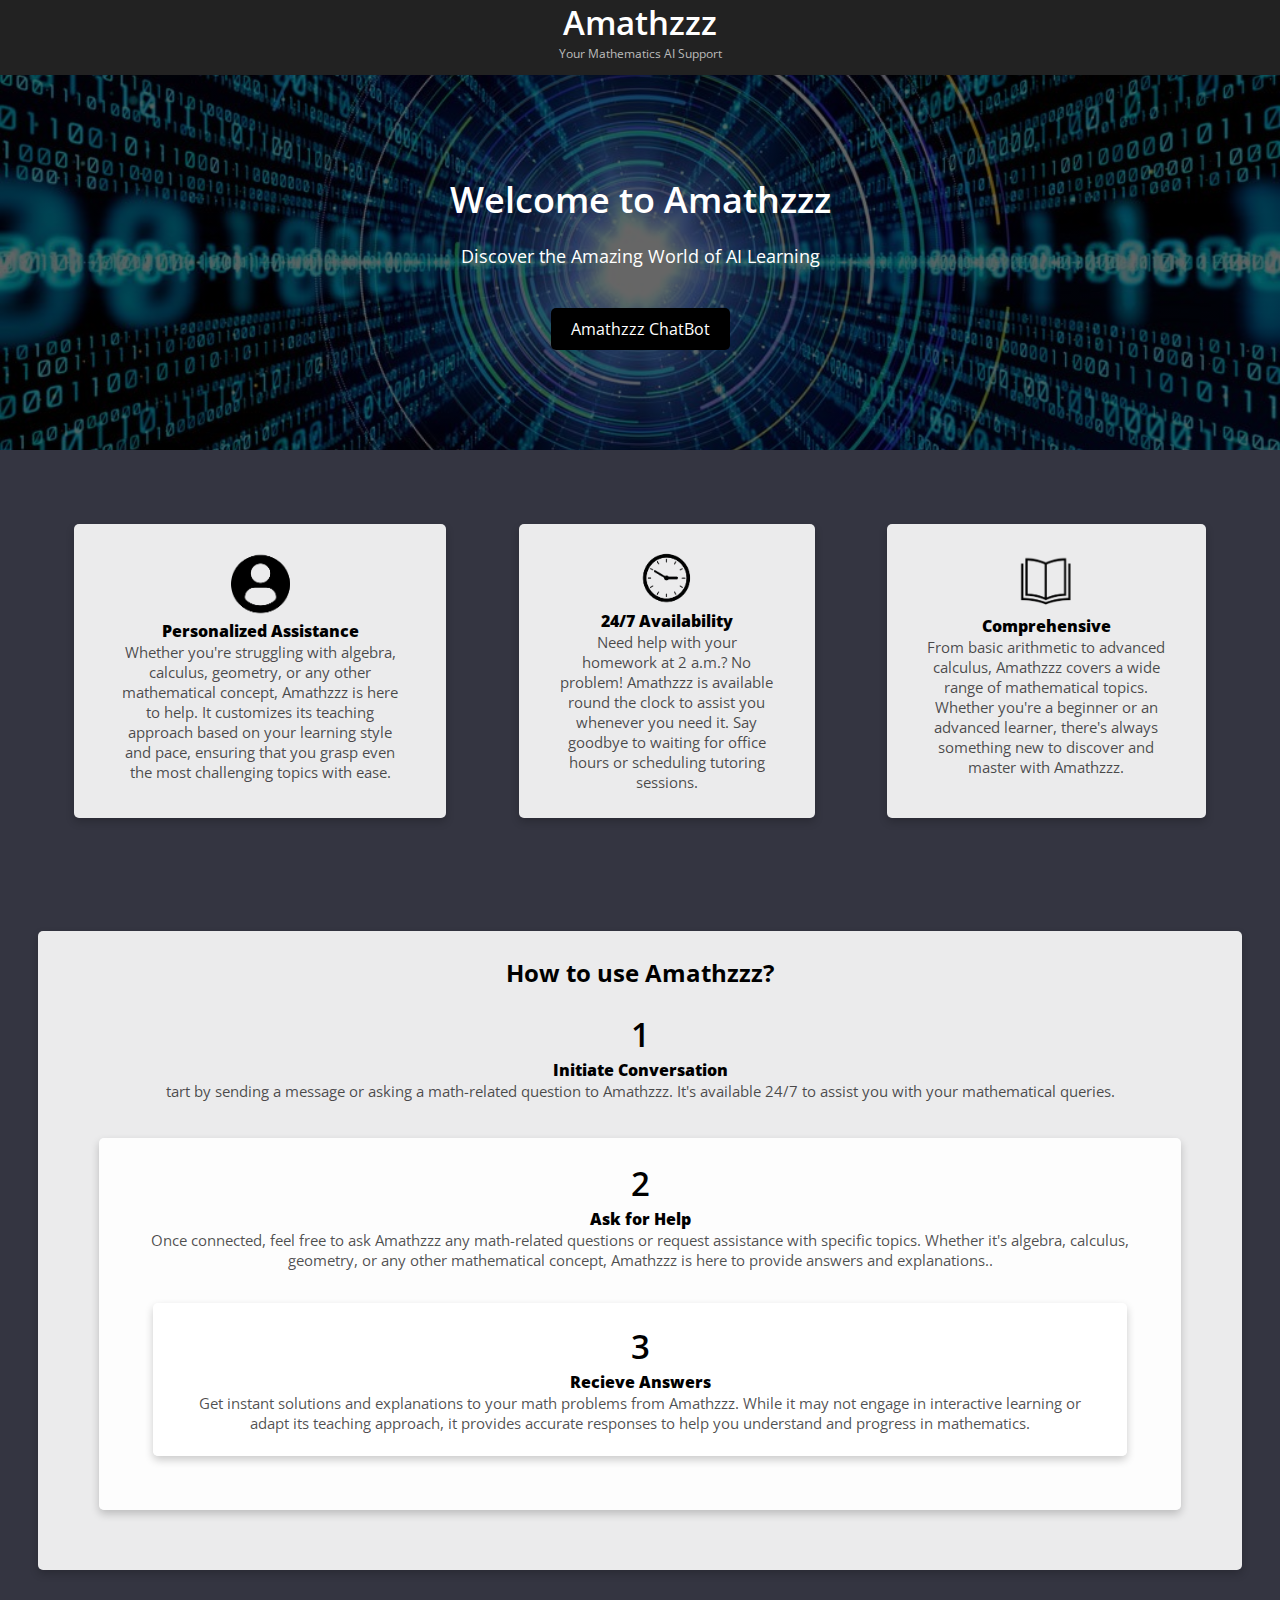
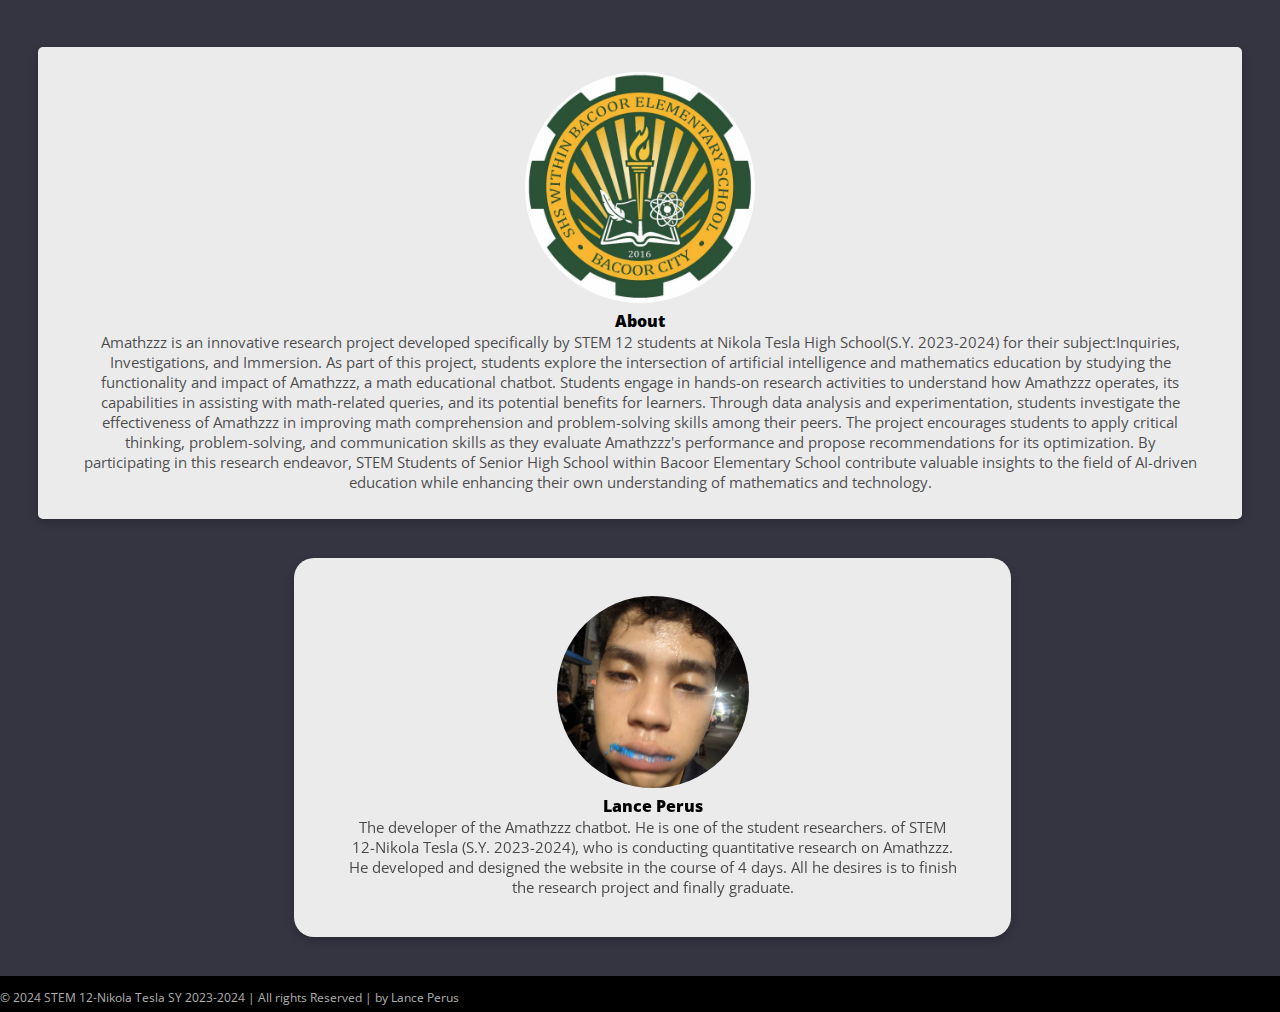
==== home.html @ 964a39da "Add files via upload" ====
<!DOCTYPE html>
<html lang="en">
  <head>
    <meta charset="UTF-8" />
    <meta name="viewport" content="width=device-width, initial-scale=1.0" />
    <title>Amathzzz/Home</title>
    <link rel="stylesheet" href="styless.css" />
  </head>
  <body>
    <div class="header">
      <h1 class="head"><a href="index.html">Amathzzz</a></h1>
      <p class="info">Your Mathematics AI Support</p>
    </div>
    <div class="main">
      <div class="hero">
        <h1>Welcome to Amathzzz</h1>
        <p>Discover the Amazing World of AI Learning</p>
        <a href="index.html"><button>Amathzzz ChatBot</button></a>
      </div>
      <div class="second">
        <div class="card-1">
          <img class="icon" src="prof.png" alt="Avatar" style="width: 18%" />
          <div class="container">
            <h4><b>Personalized Assistance</b></h4>
            <p class="p-card">Whether you're struggling with algebra, calculus, geometry, 
              or any other mathematical concept, Amathzzz is here to help.
              It customizes its teaching approach based on your learning style and pace, 
               ensuring that you grasp even the most challenging topics with ease.</p>
          </div>
        </div>
        <div class="card-2">
          <img class="icon" src="pngwing.com.png" alt="Avatar" style="width: 20%" />
          <div class="container">
            <h4><b>24/7 Availability</b></h4>
            <p class="p-card">Need help with your homework at 2 a.m.? No problem! Amathzzz is available round the clock to assist 
              you whenever you need it. Say goodbye to waiting for office hours or scheduling tutoring sessions.</p>
          </div>
      </div>
      <div class="card-3">
        <img class="icon" src="book.png" alt="Avatar" style="width: 20%" />
        <div class="container">
          <h4><b>Comprehensive</b></h4>
          <p class="p-card">From basic arithmetic to advanced calculus, Amathzzz covers a wide range of mathematical topics. 
            Whether you're a beginner or an advanced learner, there's always something new to discover and master with Amathzzz.
          </p>
        </div>
        
        </div>
        
    </div>
    <div class="third">
      <div class="card-2">
        <h2 class="c-1" style="padding-bottom: 2%;">How to use Amathzzz?</h2>
        <h1 class="c-1">1</h1>
        <div class="container">
          <h4><b>Initiate Conversation</b></h4>
          <p class="p-card">tart by sending a message or asking a math-related question to Amathzzz.
             It's available 24/7 to assist you with your mathematical queries.</p>
        </div>
        <div class="card-2">
          <h1 class="c-1">2</h1>
          <div class="container">
            <h4><b>Ask for Help</b></h4>
            <p class="p-card">Once connected, feel free to ask Amathzzz any math-related questions or 
              request assistance with specific topics. Whether it's algebra, calculus, geometry, or any other mathematical concept, 
              Amathzzz is here to provide answers and explanations..</p>
          </div>
          <div class="card-3">
            <h1 class="c-1">3</h1>
            <div class="container">
              <h4><b>Recieve Answers</b></h4>
              <p class="p-card">Get instant solutions and explanations to your math problems from Amathzzz. 
                While it may not engage in interactive learning or adapt its teaching approach, 
                it provides accurate responses to help you understand and progress in mathematics.</p>
            </div>
          </div> 
        </div>
      </div>
    </div>
    <div class="about">
      <div class="card-2" ">
         <img  src="school.jpg" alt="Avatar" style="width: 20%; border-radius:50%" />
        <div class="container">
          <h4><b>About</b></h4>
          <p class="p-card">
            Amathzzz is an innovative research project developed specifically by STEM 12 students at Nikola Tesla High School(S.Y. 2023-2024)
            for their subject:Inquiries, Investigations, and Immersion. 
            As part of this project, 
            students explore the intersection of artificial intelligence and mathematics education by studying 
            the functionality and impact of Amathzzz, a math educational chatbot.
            Students engage in hands-on research activities to understand how Amathzzz operates, 
            its capabilities in assisting with math-related queries,
             and its potential benefits for learners. Through data analysis and experimentation, 
             students investigate the effectiveness of Amathzzz in 
             improving math comprehension and problem-solving skills among their peers.    
            The project encourages students to apply critical thinking, problem-solving, and communication skills as they 
            evaluate Amathzzz's performance and propose recommendations for its optimization. By participating in this research endeavor, 
            STEM Students of Senior High School within Bacoor Elementary School contribute valuable insights to the field of AI-driven education while enhancing 
            their own understanding of mathematics and technology.</p>
        </div>
      </div>
     
    <div class="cardy">
      <img  src="lancey.jpg" alt="Avatar" style="width: 30%; border-radius:50%" />
     <div class="container">
       <h4><b>Lance Perus</b></h4>
       <p class="p-card">The developer of the Amathzzz chatbot. 
        He is one of the student researchers.
        of STEM 12-Nikola Tesla (S.Y. 2023-2024), who is conducting quantitative research on Amathzzz.
         He developed and designed the website in 
        the course of 4 days. All he desires is to finish the research project and finally graduate.  </p>
     </div>
    </div>
    <div class="footer">
      <p class="info">© 2024 STEM 12-Nikola Tesla SY 2023-2024 | All rights Reserved | by Lance Perus</p>
    </div>
  </body>
</html>
---- styless.css ----
@import url('https://fonts.googleapis.com/css2?family=Open+Sans:ital,wght@0,300..800;1,300..800&display=swap');

* {
    font-family: "Open Sans", sans-serif;
    padding: 0%;
    margin: 0%;
}

a {
    text-decoration: none;
    color: #fff;
}
.info{
    color: rgba(255, 255, 255, 0.7);
    font-size: 12px;
}

body {
    margin: 0;
    padding: 0;
    background-color: #343541;
}

.c-1{
    color: #000000;
}

.footer{
    background-color: #000000;
    padding: 1% 0 0.5% 0;
}

@media only screen and (min-width: 800px ) {
    body{
        color: #fff;
    }
    h1 {
        font-size: 33px;
        font-weight: 600;
        padding: 0px 0px;
        color: #fff;
    }
    .header{
        text-align: center;
        padding: 0% 0% 1% 0%;
        background-color: #222222;
        position: sticky;
        top: 0;


    }
     a:hover{
        text-shadow: 4px 0px 9px rgba(255, 255, 255, 0.7);
    }
    .main {
        display: flex;
        flex-direction: column;
    }

    .hero { /* Ensure the overlay covers the entire hero section */
        background-image: linear-gradient(rgba(0, 0, 0, 0.6),
                       rgba(0, 0, 0, 0.6)), url("AbstractSwirlOfBinaryAndBurstOfLight_1024.jpg");
                       /* Replace 'hero-image.jpg' with the path to your image */
        background-size: cover;
        background-position: center;
        color: #ffffff;
        text-align: center;
        padding: 100px 20px; /* Adjust padding as needed */
      }
      
      /* Overlay to darken the background image */
      .hero h1 {
        font-size: 36px;
        margin-bottom: 20px;
        color: #ffffff; /* Set text color to white */
      }
      
      .hero p {
        font-size: 18px;
        margin-bottom: 40px;
        color: #ffffff; /* Set text color to white */
      }
      
      .hero button {
        padding: 10px 20px;
        font-size: 16px;
        background-color: #000000;
        color: #ffffff; /* Set text color to white */
        border: none;
        border-radius: 5px;
        cursor: pointer;
        transition: background-color 0.3s ease;
      }
      .hero button:hover{
        color: #000000;
        font-weight: 600;
        background-color: #fff;
        box-shadow: 0 10px 30px 30px rgba(255, 255, 255, 0.2)
    }
    .second{
        display: flex;
        padding: 3%;
    }
    .icon{
        padding-top: 2%;
        left: 0%;
        position: relative;
    }

    .card-1, .card-2, .card-3 {
        /* Add shadows to create the "card" effect */
        box-shadow: 0 4px 8px 0 rgba(0,0,0,0.2);
        transition: 0.3s;
        background-color: rgba(255, 255, 255, 0.9);
        color: rgb(0, 0, 0);
        margin: 3%;
        text-align: center;
        border-radius: 5px;
        padding: 2%;
      }

      .p-card{
        color: rgba(0, 0, 0, 0.7);
        font-size: 15px;
      }
      
      /* On mouse-over, add a deeper shadow */
      .card-1:hover, .card-2:hover, .card-3:hover, .cardy:hover {
        box-shadow: 0 8px 20px 10px rgba(255, 255, 255, 0.2);
      }
      
      /* Add some padding inside the card container */
      .container {
        padding: 2px 16px;
      }
      .cardy{
        width: 50%;
        position: relative;
        left: 20%;
        box-shadow: 0 4px 8px 0 rgba(0,0,0,0.2);
        transition: 0.3s;
        background-color: rgba(255, 255, 255, 0.9);
        color: rgb(0, 0, 0);
        margin: 3%;
        text-align: center;
        border-radius: 20px;
        padding: 3%;

      }

}

@media only screen and (max-width: 800px) {
    body{
        color: #fff;
    }
    h1 {
        font-size: 33px;
        font-weight: 600;
        padding: 0px 0px;
        color: #fff;
    }
    .header{
        text-align: center;
        padding: 0% 0% 1% 0%;
        background-color: #222222;
        position: sticky;
        top: 0;


    }
     a:hover{
        text-shadow: 4px 0px 9px rgba(255, 255, 255, 0.7);
    }
    .main {
        display: flex;
        flex-direction: column;
    }

    .hero { /* Ensure the overlay covers the entire hero section */
        background-image: linear-gradient(rgba(0, 0, 0, 0.6),
                       rgba(0, 0, 0, 0.6)), url("AbstractSwirlOfBinaryAndBurstOfLight_1024.jpg");
                       /* Replace 'hero-image.jpg' with the path to your image */
        background-size: cover;
        background-position: center;
        color: #ffffff;
        text-align: center;
        padding: 100px 20px; /* Adjust padding as needed */
      }
      
      /* Overlay to darken the background image */
      .hero h1 {
        font-size: 36px;
        margin-bottom: 20px;
        color: #ffffff; /* Set text color to white */
      }
      
      .hero p {
        font-size: 18px;
        margin-bottom: 40px;
        color: #ffffff; /* Set text color to white */
      }
      
      .hero button {
        padding: 10px 20px;
        font-size: 16px;
        background-color: #000000;
        color: #ffffff; /* Set text color to white */
        border: none;
        border-radius: 5px;
        cursor: pointer;
        transition: background-color 0.3s ease;
      }
      .hero button:hover{
        color: #000000;
        font-weight: 600;
        background-color: #fff;
        box-shadow: 0 10px 30px 30px rgba(255, 255, 255, 0.2)
    }
    .second{
        display: flex;
        padding: 3%;
        flex-direction: column;
    }
    .icon{
        padding-top: 2%;
        left: 0%;
        position: relative;
    }

    .card-1, .card-2, .card-3 {
        /* Add shadows to create the "card" effect */
        box-shadow: 0 4px 8px 0 rgba(0,0,0,0.2);
        transition: 0.3s;
        background-color: rgba(255, 255, 255, 0.9);
        color: rgb(0, 0, 0);
        margin: 3%;
        text-align: center;
        border-radius: 5px;
        padding: 2%;
      }

      .p-card{
        color: rgba(0, 0, 0, 0.7);
        font-size: 15px;
      }
      
      /* On mouse-over, add a deeper shadow */
      .card-1:hover, .card-2:hover, .card-3:hover, .cardy:hover {
        box-shadow: 0 8px 20px 10px rgba(255, 255, 255, 0.2);
      }
      
      /* Add some padding inside the card container */
      .container {
        padding: 2px 16px;
      }
      .cardy{
        width: 50%;
        position: relative;
        left: 20%;
        box-shadow: 0 4px 8px 0 rgba(0,0,0,0.2);
        transition: 0.3s;
        background-color: rgba(255, 255, 255, 0.9);
        color: rgb(0, 0, 0);
        margin: 3%;
        text-align: center;
        border-radius: 15px;
        padding: 3%;

      }

}
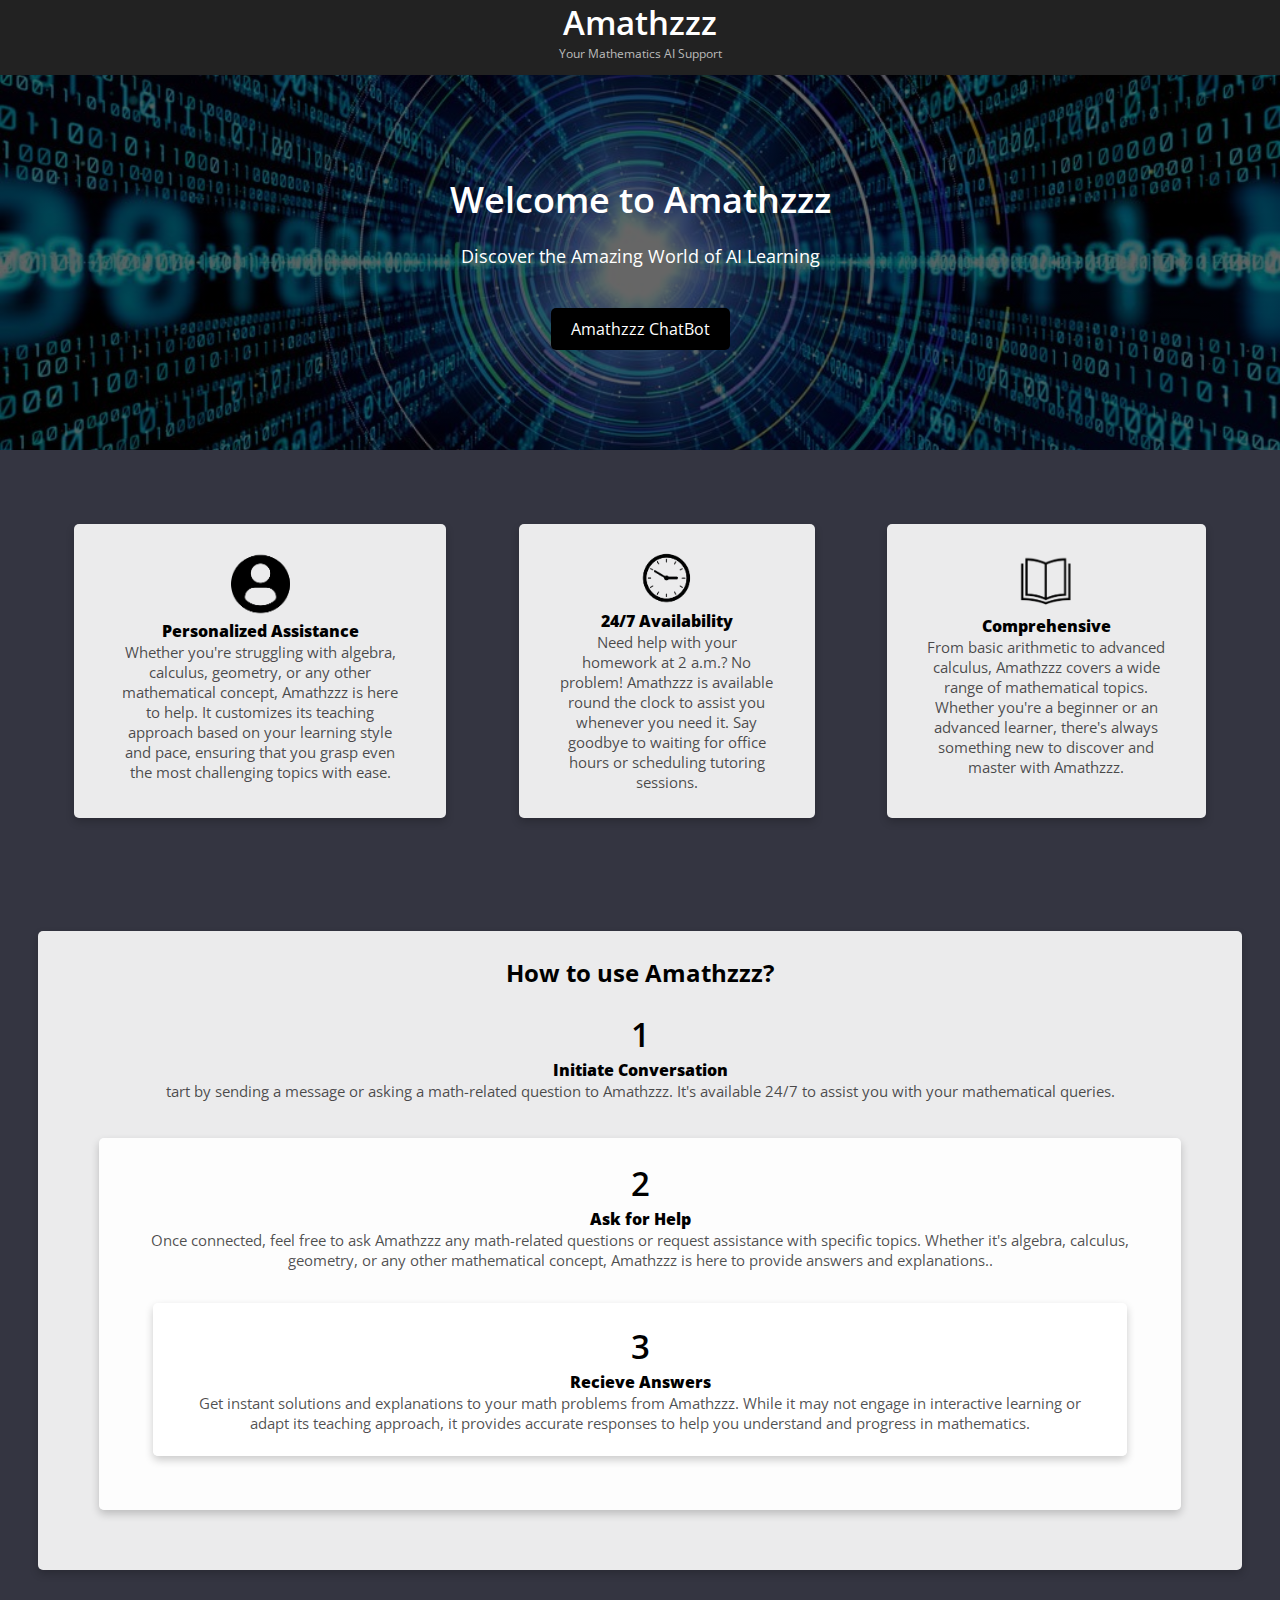
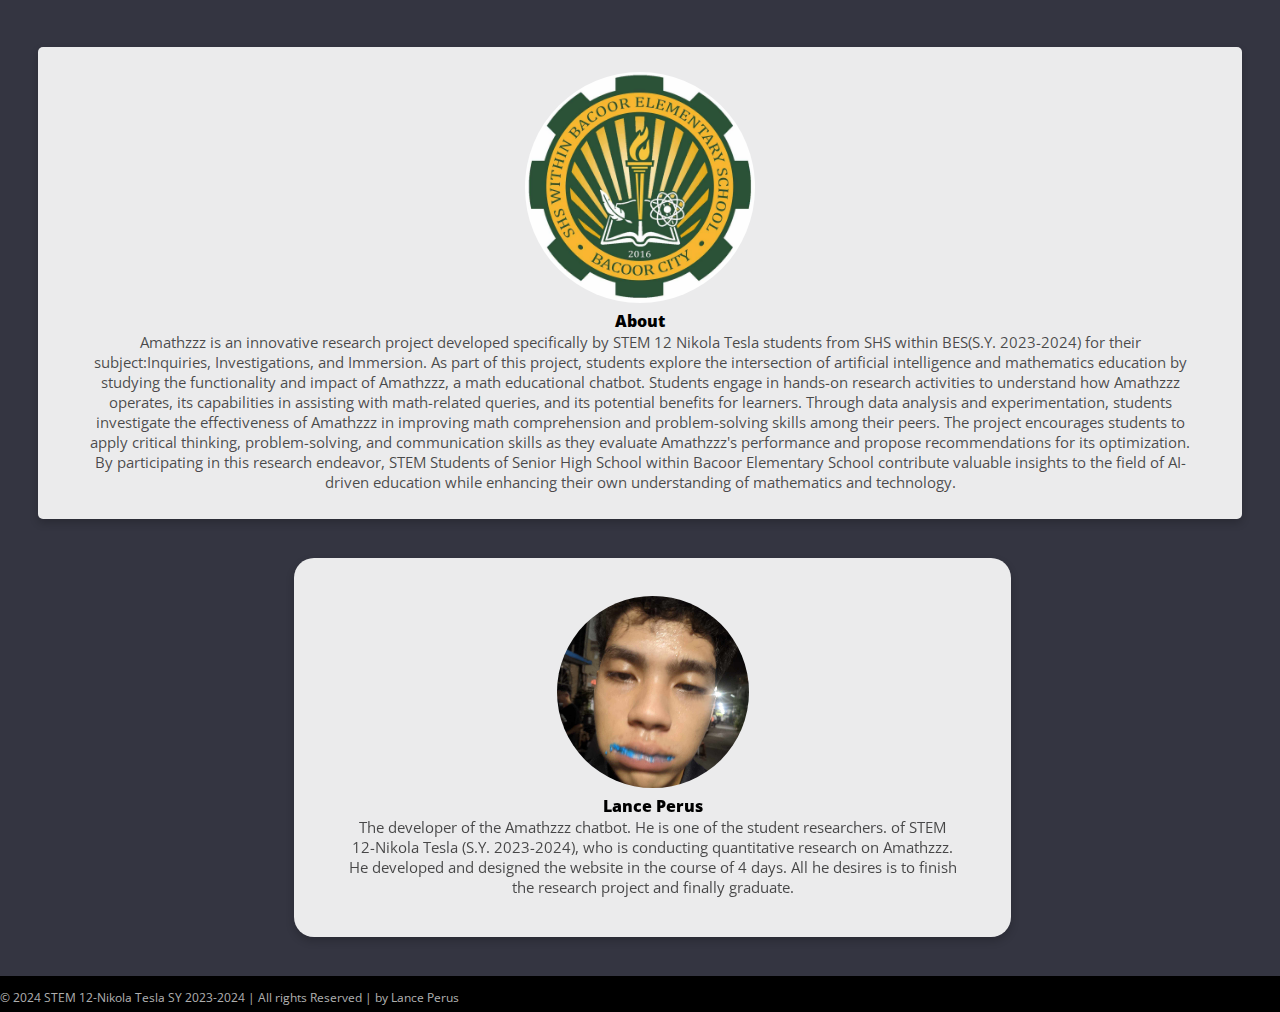
==== commit 57d1bd07: "Update home.html" ====
--- a/home.html
+++ b/home.html
@@ -83,7 +83,7 @@
         <div class="container">
           <h4><b>About</b></h4>
           <p class="p-card">
-            Amathzzz is an innovative research project developed specifically by STEM 12 students at Nikola Tesla High School(S.Y. 2023-2024)
+            Amathzzz is an innovative research project developed specifically by STEM 12 Nikola Tesla students from SHS within BES(S.Y. 2023-2024)
             for their subject:Inquiries, Investigations, and Immersion. 
             As part of this project, 
             students explore the intersection of artificial intelligence and mathematics education by studying 
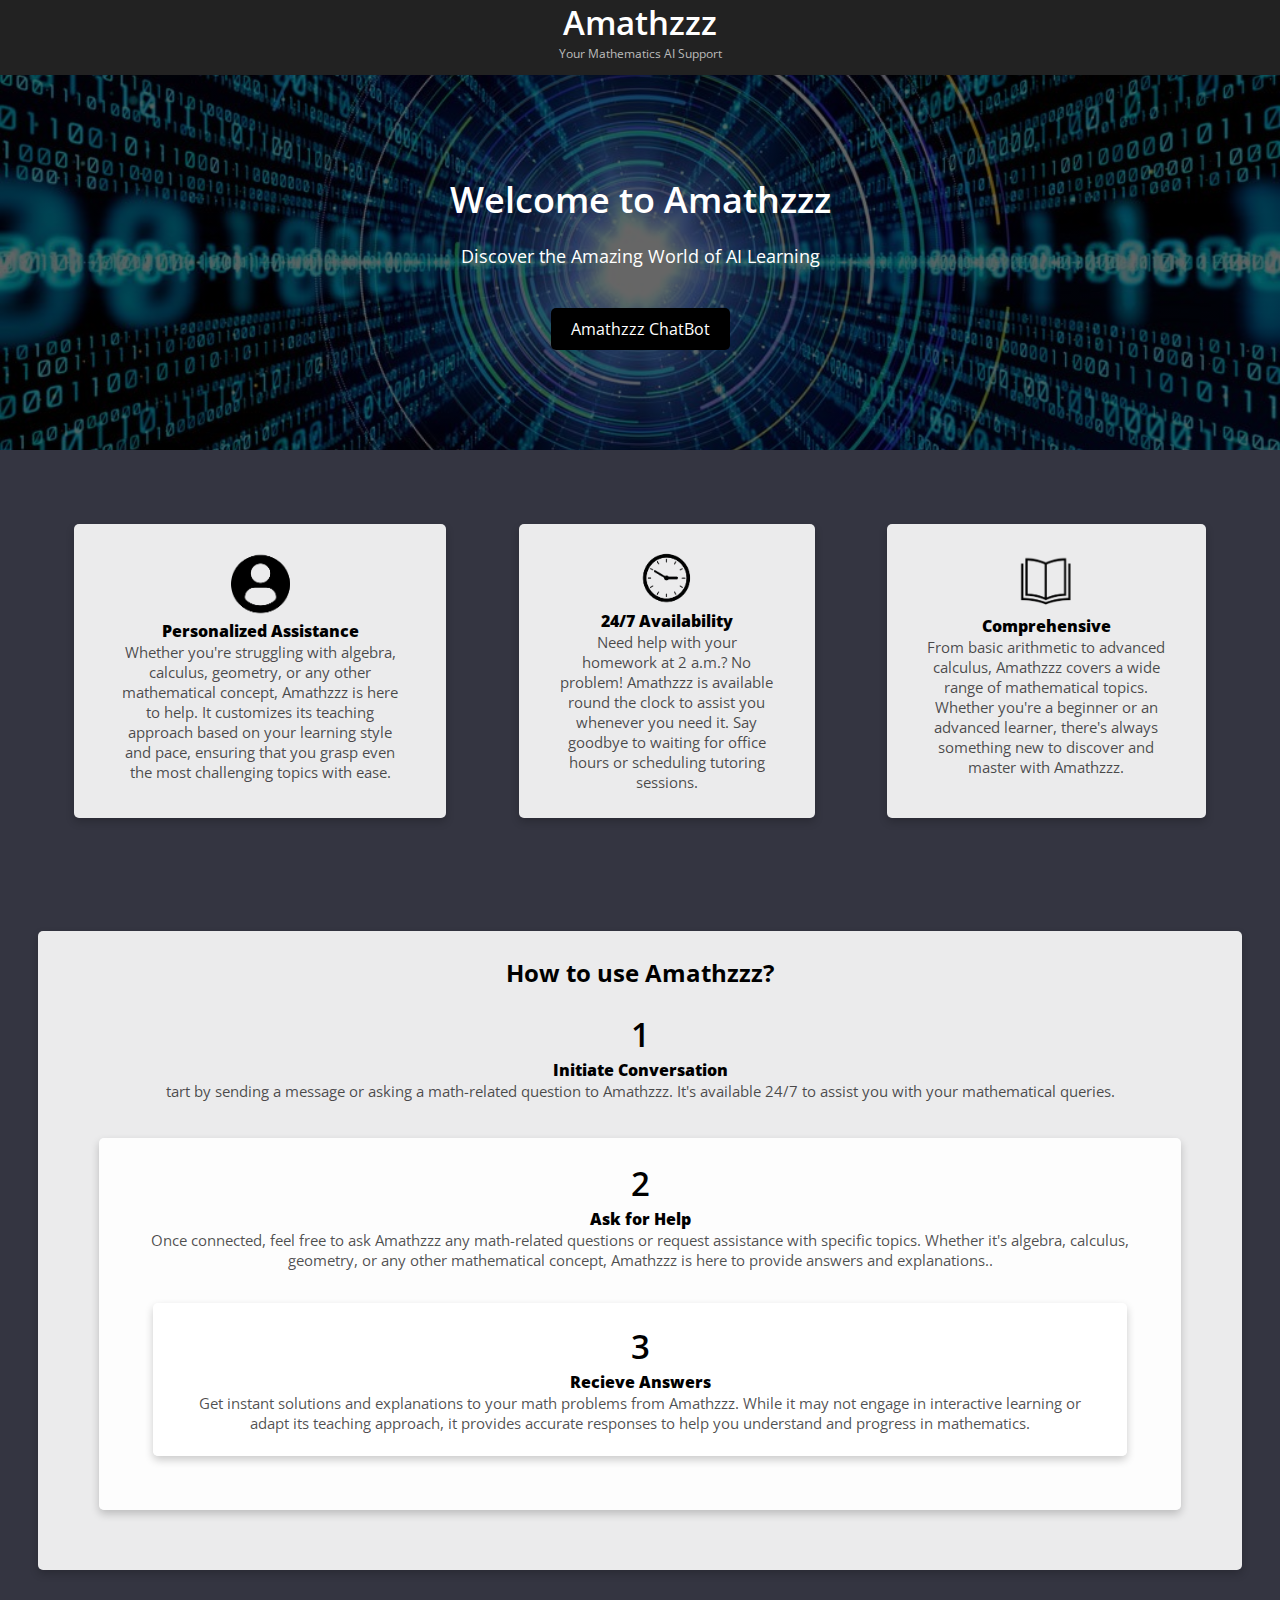
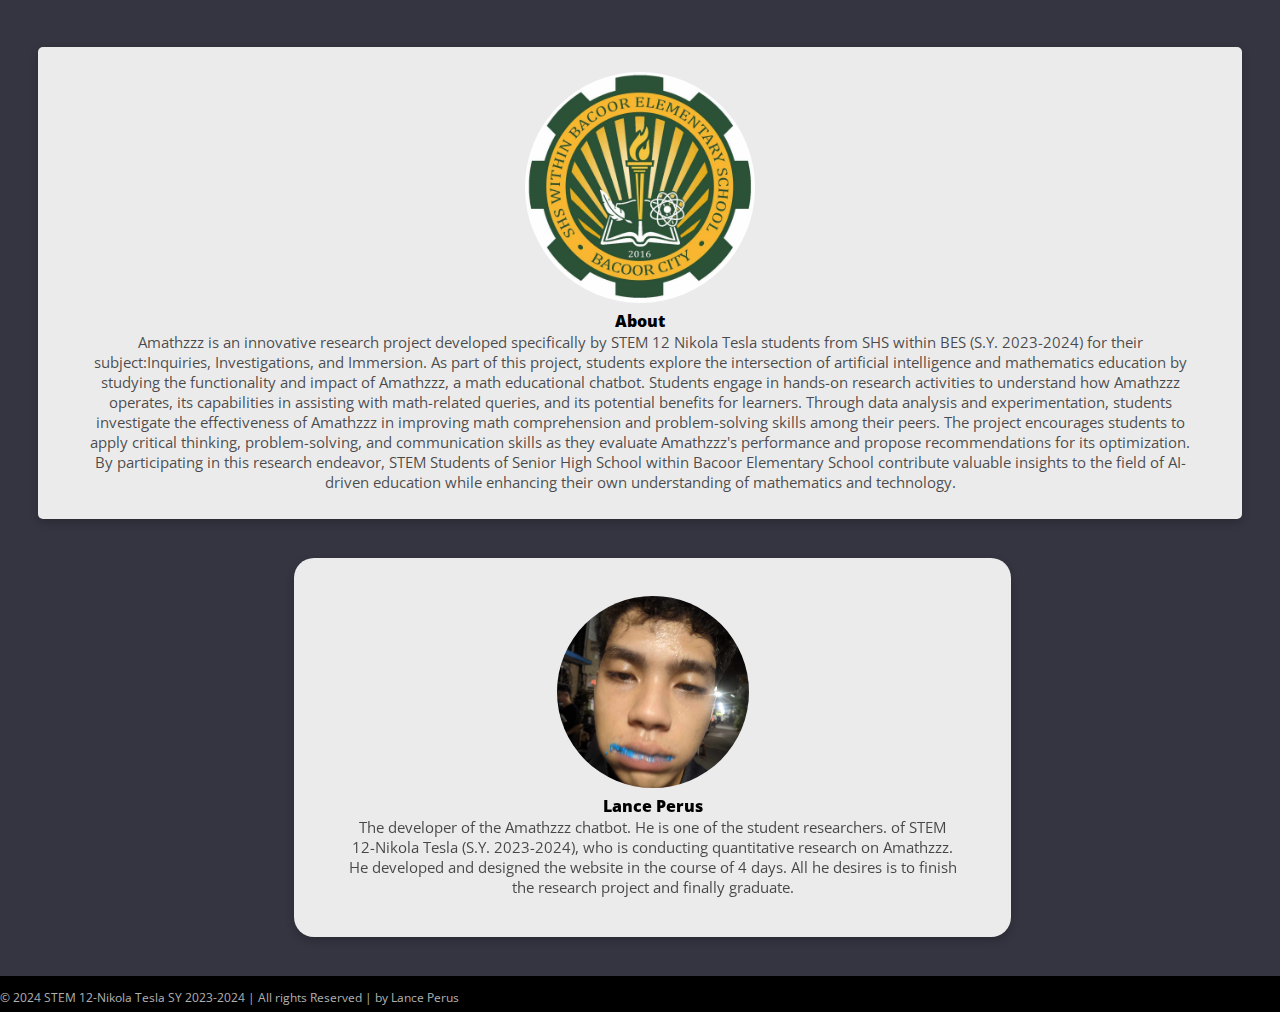
==== commit 97787b17: "Update home.html" ====
--- a/home.html
+++ b/home.html
@@ -83,7 +83,7 @@
         <div class="container">
           <h4><b>About</b></h4>
           <p class="p-card">
-            Amathzzz is an innovative research project developed specifically by STEM 12 Nikola Tesla students from SHS within BES(S.Y. 2023-2024)
+            Amathzzz is an innovative research project developed specifically by STEM 12 Nikola Tesla students from SHS within BES (S.Y. 2023-2024)
             for their subject:Inquiries, Investigations, and Immersion. 
             As part of this project, 
             students explore the intersection of artificial intelligence and mathematics education by studying 
--- a/styless.css
+++ b/styless.css
@@ -255,9 +255,9 @@
         padding: 2px 16px;
       }
       .cardy{
-        width: 50%;
-        position: relative;
-        left: 20%;
+        width: 80%;
+        position: relative;
+        left: 5%;
         box-shadow: 0 4px 8px 0 rgba(0,0,0,0.2);
         transition: 0.3s;
         background-color: rgba(255, 255, 255, 0.9);
@@ -269,4 +269,4 @@
 
       }
 
-}+}
